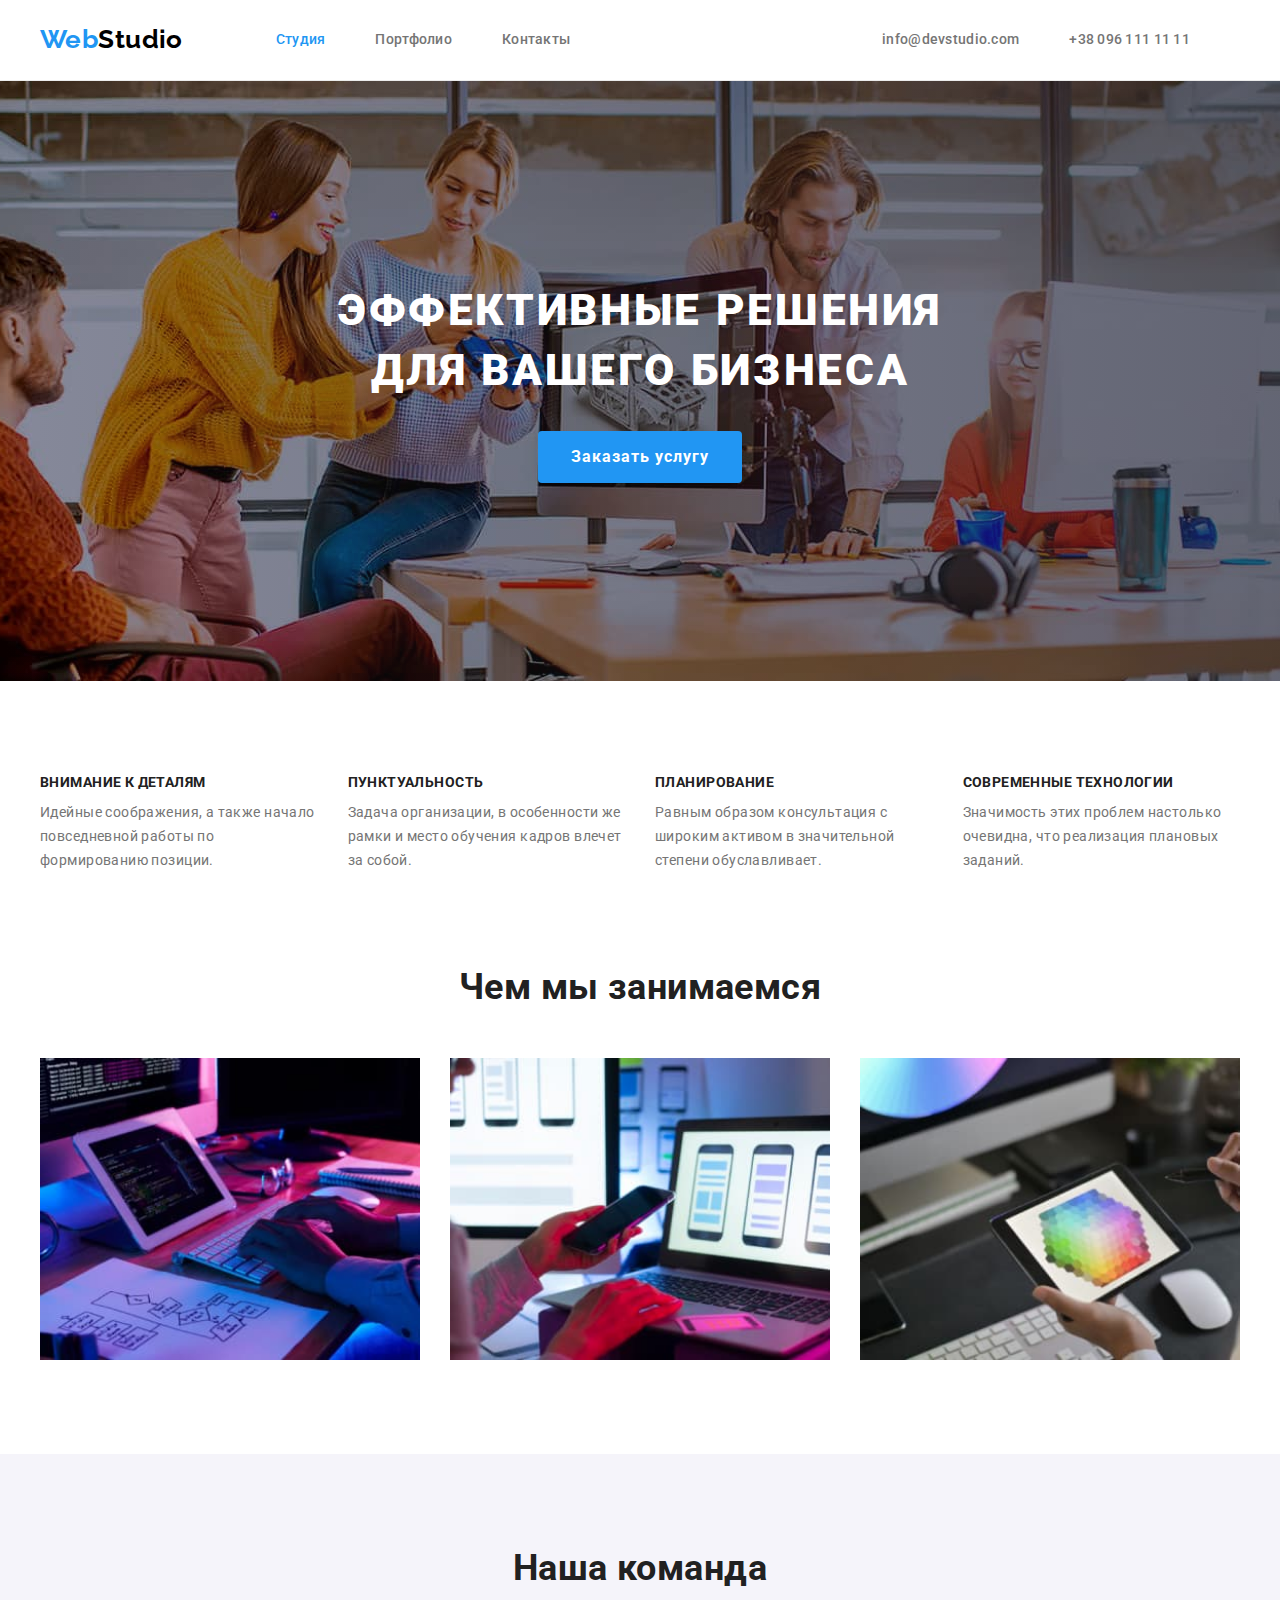
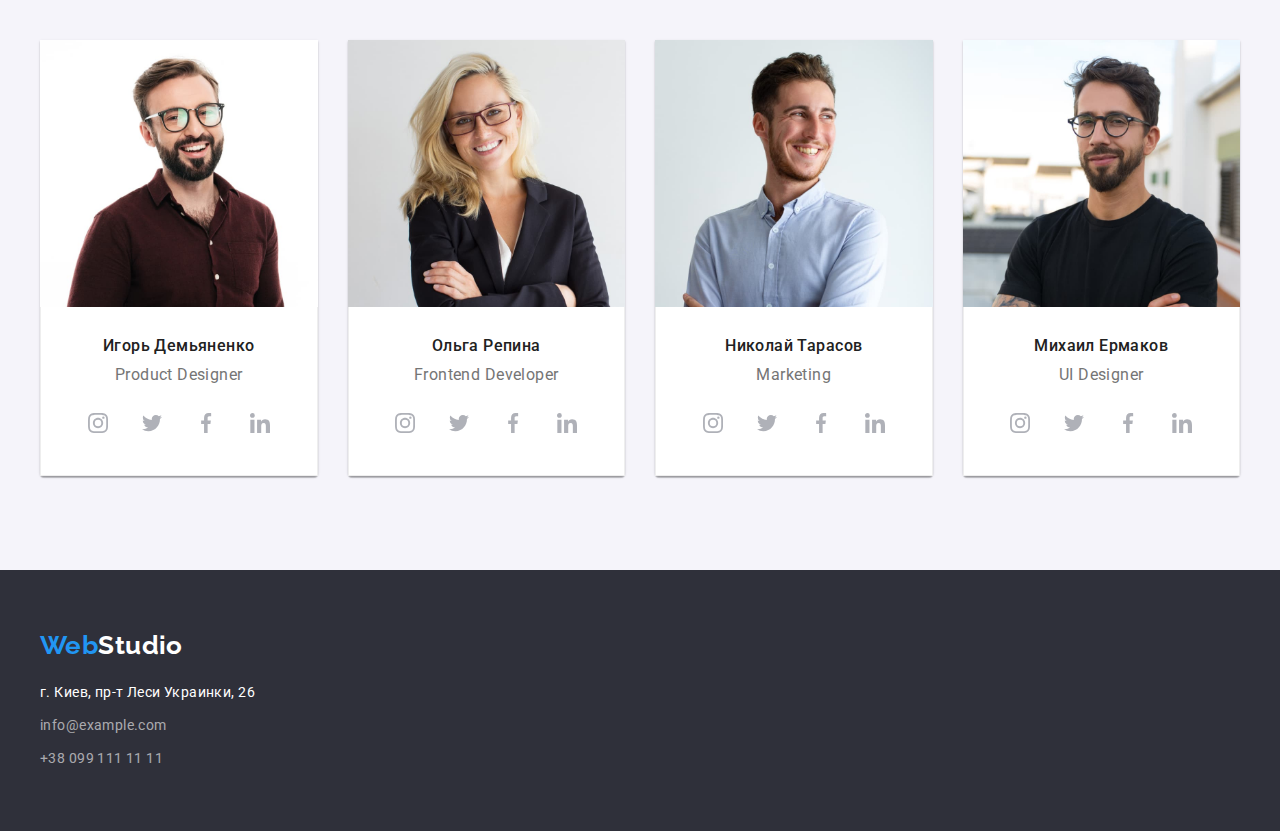
==== index.html @ 5a623714 "index.html" ====
<!DOCTYPE html>
<html lang="ru">

<head>
    <meta charset="UTF-8">
    <meta http-equiv="X-UA-Compatible" content="IE=edge">
    <meta name="viewport" content="width=device-width, initial-scale=1.0">
    <title>Домашнее задание #3,</title>
    <link rel="preconnect" href="https://fonts.googleapis.com">
    <link rel="preconnect" href="https://fonts.gstatic.com" crossorigin>
    <link rel="preconnect" href="https://fonts.googleapis.com">
    <link rel="preconnect" href="https://fonts.gstatic.com" crossorigin>
    <link
        href="https://fonts.googleapis.com/css2?family=Raleway:wght@700&family=Roboto:wght@400;500;700;900&display=swap"
        rel="stylesheet">
    <link rel="stylesheet" href="https://cdnjs.cloudflare.com/ajax/libs/modern-normalize/1.1.0/modern-normalize.min.css"
        integrity="sha512-wpPYUAdjBVSE4KJnH1VR1HeZfpl1ub8YT/NKx4PuQ5NmX2tKuGu6U/JRp5y+Y8XG2tV+wKQpNHVUX03MfMFn9Q=="
        crossorigin="anonymous" referrerpolicy="no-referrer" />
    <link rel="stylesheet" href="./css/styles.css">
</head>

<body>
    <header class="header">
        <div class="container header-container">
            <nav class="nav header-nav">
                <a href="./index.html" lang="en" class="logo-nav link logo">Web<span
                        class="header-logo">Studio</span></a>
                <ul class="list header-contact-list">
                    <li class="header-item"><a class="header-link link current" href="">Студия</a></li>
                    <li class="header-item"><a class="header-link link" href="portfolio.html">Портфолио</a></li>
                    <li class="header-item"><a class="header-link link" href="">Контакты</a></li>
                </ul>
            </nav>

            <ul class="list header-contact-list">
                <li class="contact-item"> 
                    <!-- <svg class="pic"><use href="./images/symbol-defs.svg#icon-envelope"/></svg>  -->
                    <a class="header-link link"
                        href="mailto:info@devstudio.com">info@devstudio.com</a>
                </li>
                <li class="contact-item"><a class="header-link link" href="tel:+380961111111">+38 096 111 11 11</a></li>
            </ul>

        </div>
    </header>


    <main>
        <div class="overlay">
        <section class="hero">
            <h1 class="hero-title">Эффективные решения для вашего бизнеса</h1>
            <button type="button" class="hero-button">Заказать услугу</button>
        </section>
        </div>

        <!--Наши особенности-->
        <section class="features section">
            <div class="container">
                <!--Невидимый заголовок для ассестивной технологии-->
                <h2 class="hidden">Особенности</h2>

                <ul class="list card-set">
                    <li class="card-set-item">
                        <h3 class="features-title">Внимание к деталям</h3>
                        <p>Идейные соображения, а также начало повседневной работы по формированию позиции.</p>
                    </li>
                    <li class="card-set-item">
                        <h3 class="features-title">Пунктуальность</h3>
                        <p>Задача организации, в особенности же рамки и место обучения кадров влечет за собой.</p>
                    </li>
                    <li class="card-set-item">
                        <h3 class="features-title">Планирование</h3>
                        <p>Равным образом консультация с широким активом в значительной степени обуславливает.</p>
                    </li>
                    <li class="card-set-item">
                        <h3 class="features-title">Современные технологии</h3>
                        <p>Значимость этих проблем настолько очевидна, что реализация плановых заданий.</p>
                    </li>
                </ul>
            </div>
        </section>
        <!--Чем мы занимаемся-->
        <section class="about">
            <div class="container">
                <h2 class="section-title">Чем мы занимаемся</h2>
                <ul class="list card-set">
                    <li class="card-set-item">
                        <img src="images/box1.jpg" width="370" height="294" alt="Computer">
                    </li>
                    <li class="card-set-item">
                        <img src="images/box2.jpg" width="370" height="294" alt="Laptop">
                    </li>
                    <li class="card-set-item">
                        <img src="images/box3.jpg" width="370" height="294" alt="Tablet">
                    </li>
                </ul>
            </div>
        </section>
        <!--Наша команда-->
        <section class="team section">
            <div class="container">
                <h2 class=section-title>Наша команда</h2>
                <ul class="list card-set">
                    <li class="card-set-item team-item">
                        <img src="images/photo1.jpg" width="270" height="260" alt="Дизайнер фото">
            <div class="team-card">
                    <h3 class="team-name">Игорь Демьяненко</h3>
                    <p lang="en" class="team-position">Product Designer</p>
                <ul class="social-list list">
                    <li class="social-item">
                    <a href="" class="social-link">
                    <svg class="social-icon" width="20" height="20">
                    <use href="./images/icons.svg#icon-instagram">
                    </use>
                    </svg>
                    </a>
                    </li>
                    <li class="social-item">
                    <a href="" class="social-link">
                        <svg class="social-icon" width="20" height="20">
                            <use href="./images/icons.svg#icon-twitter">
                            </use>
                        </svg>
                    </a>
                    </li>
                    <li class="social-item">
                    <a href="" class="social-link">
                        <svg class="social-icon" width="20" height="20">
                            <use href="./images/icons.svg#icon-facebook">
                            </use>
                        </svg>
                    </a>
                    </li>
                    <li class="social-item">
                    <a href="" class="social-link">
                        <svg class="social-icon" width="20" height="20">
                            <use href="./images/icons.svg#icon-linkedin">
                            </use>
                        </svg>
                    </a>
                    </li>
                </ul>
            </div>
                    </li>
                    <li class="card-set-item team-item">
                        <img src="images/photo2.jpg" width="270" height="260" alt="Разработчик фото">
                        <div class="team-card">
                            <h3 class="team-name">Ольга Репина</h3>
                            <p lang="en" class="team-position">Frontend Developer</p>
                <ul class="social-list list">
                    <li class="social-item">
                        <a href="" class="social-link">
                            <svg class="social-icon" width="20" height="20">
                                <use href="./images/icons.svg#icon-instagram">
                                </use>
                            </svg>
                        </a>
                    </li>
                    <li class="social-item">
                        <a href="" class="social-link">
                            <svg class="social-icon" width="20" height="20">
                                <use href="./images/icons.svg#icon-twitter">
                                </use>
                            </svg>
                        </a>
                    </li>
                    <li class="social-item">
                        <a href="" class="social-link">
                            <svg class="social-icon" width="20" height="20">
                                <use href="./images/icons.svg#icon-facebook">
                                </use>
                            </svg>
                        </a>
                    </li>
                    <li class="social-item">
                        <a href="" class="social-link">
                            <svg class="social-icon" width="20" height="20">
                                <use href="./images/icons.svg#icon-linkedin">
                                </use>
                            </svg>
                        </a>
                    </li>
                </ul>
                        </div>
                    </li>
                    <li class="card-set-item team-item">
                        <img src="images/photo3.jpg" width="270" height="260" alt="Маркетолог фото">
                        <div class="team-card">
                            <h3 class="team-name">Николай Тарасов</h3>
                            <p lang="en" class="team-position">Marketing</p>
                <ul class="social-list list">
                    <li class="social-item">
                        <a href="" class="social-link">
                            <svg class="social-icon" width="20" height="20">
                                <use href="./images/icons.svg#icon-instagram">
                                </use>
                            </svg>
                        </a>
                    </li>
                    <li class="social-item">
                        <a href="" class="social-link">
                            <svg class="social-icon" width="20" height="20">
                                <use href="./images/icons.svg#icon-twitter">
                                </use>
                            </svg>
                        </a>
                    </li>
                    <li class="social-item">
                        <a href="" class="social-link">
                            <svg class="social-icon" width="20" height="20">
                                <use href="./images/icons.svg#icon-facebook">
                                </use>
                            </svg>
                        </a>
                    </li>
                    <li class="social-item">
                        <a href="" class="social-link">
                            <svg class="social-icon" width="20" height="20">
                                <use href="./images/icons.svg#icon-linkedin">
                                </use>
                            </svg>
                        </a>
                    </li>
                </ul>
                        </div>
                    </li>
                    <li class="card-set-item team-item">
                        <img src="images/photo4.jpg" width="270" height="260" alt="ЮИ дизайнер фото">
                        <div class="team-card">
                            <h3 class="team-name">Михаил Ермаков</h3>
                            <p lang="en" class="team-position">UI Designer</p>
                <ul class="social-list list">
                    <li class="social-item">
                        <a href="" class="social-link">
                            <svg class="social-icon" width="20" height="20">
                                <use href="./images/icons.svg#icon-instagram">
                                </use>
                            </svg>
                        </a>
                    </li>
                    <li class="social-item">
                        <a href="" class="social-link">
                            <svg class="social-icon" width="20" height="20">
                                <use href="./images/icons.svg#icon-twitter">
                                </use>
                            </svg>
                        </a>
                    </li>
                    <li class="social-item">
                        <a href="" class="social-link">
                            <svg class="social-icon" width="20" height="20">
                                <use href="./images/icons.svg#icon-facebook">
                                </use>
                            </svg>
                        </a>
                    </li>
                    <li class="social-item">
                        <a href="" class="social-link">
                            <svg class="social-icon" width="20" height="20">
                                <use href="./images/icons.svg#icon-linkedin">
                                </use>
                            </svg>
                        </a>
                    </li>
                </ul>
                        </div>
                    </li>
                </ul>
            </div>
        </section>

    </main>

    <footer class="footer">
        <div class="container">
            <a class="link logo ftr-link-logo" href="">Web<span class="footer-logo">Studio</span></a>

            <address>
                <ul class="list footer-list">
                    <li class="footer-item"> <a class="link footer-address footer-link"
                            href="https://goo.gl/maps/QVq1bsx61QLoESw57" target="_blank" rel="noreferrer noopener">г.
                            Киев, пр-т Леси Украинки, 26 </a></li>
                    <li class="footer-item"><a class="link footer-link"
                            href="mailto:info@example.com">info@example.com</a> </li>
                    <li class="footer-item"><a class="link footer-link" href="tel:+380991111111">+38 099 111 11 11</a>
                    </li>
                </ul>
            </address>
        </div>
    </footer>

</body>

</html>
---- css/styles.css ----
:root {
  --accent-color: #2196f3;
  --main-color: #212121;
  --main-text-color: #757575;
  --second-priority-color: #ffffff;
  --background-color: #f5f4fa;
  --third-color: #000000;
  --background-accent: #188ce8;
  --second-background-color: #2f303a;
  --header-border-color: #ececec;
  --card-border: 1px solid #eeeeee;
  --icon-color: #afb1b8;
  --card-gap: 30px;
  --card-item: 3;
}
body {
  font-family: 'Roboto', sans-serif;
  font-weight: 400;
  font-size: 14px;
  line-height: 1.71;
  letter-spacing: 0.03em;
  color: var(--main-text-color);
  margin: 0;
}

p,
h1,
h2,
h3,
h4,
h5,
h6 {
  margin: 0;
}
ul {
  margin: 0;
  padding: 0;
}
img {
  display: block;
  width: 100%;
  height: auto;
}
button {
  border: 1px solid transparent;
  cursor: pointer;
}
address {
  font-style: inherit;
}

.list {
  list-style: none;
}
.link {
  text-decoration: none;
  color: inherit;
}
.logo {
  font-family: Raleway;
  font-weight: 700;
  font-size: 26px;
  line-height: 1.19;
  color: var(--accent-color);
}
.hidden {
  position: absolute;
  width: 1px;
  height: 1px;
  margin: -1px;
  padding: 0;
  overflow: hidden;
  border: 0;
  clip: rect(0 0 0 0);
}
.section {
  padding-top: 94px;
  padding-bottom: 94px;
}
.section-title {
  font-weight: 700;
  font-size: 36px;
  line-height: 1.16;
  text-align: center;
  color: var(--main-color);
  margin-bottom: 50px;
}
.container {
  width: 1200px;
  padding-left: 15px;
  padding-right: 15px;
  margin: 0 auto;
}
.card-set {
  display: flex;
  flex-wrap: wrap;
  margin-left: calc(-1 * var(--card-gap));
  margin-top: calc(-1 * var(--card-gap));
}

.card-set-item {
  width: calc(100% / var(--card-item) - var(--card-gap));
  margin-left: var(--card-gap);
  margin-top: var(--card-gap);
}

/*------------------- HEADER---------------- */
.header {
  border-bottom: 1px solid var(--header-border-color);
}
.header-container,
.header-nav,
.header-list,
.header-contact-list {
  display: flex;
  align-items: center;
}
.header-list {
  color: var(--main-color);
}
.header-contact-list {
  margin-left: auto;
}
.logo-nav {
  padding-top: 24px;
  padding-bottom: 25px;
  margin-right: 93px;
}
.header-logo {
  color: var(--third-color);
}
.header-link {
  display: block;
  font-weight: 500;
  line-height: 1.14;
  letter-spacing: 0.02em;
  padding-top: 32px;
  padding-bottom: 32px;
}
.header-item:not(:last-child),
.contact-item {
  margin-right: 50px;
}

.header-link:hover,
.header-link:focus,
.current {
  color: var(--accent-color);
}

/*------------------- HERO---------------- */
.hero {
  padding-top: 200px;
  padding-bottom: 200px;
  text-align: center;
}
.overlay {
  height: 600px;
  max-width: 1600px;
  margin-left: auto;
  margin-right: auto;
  background-image: linear-gradient(to right, rgba(0, 0, 0, 0), rgba(47, 48, 58, 0.4)),
    url('../images/hero.jpg');
  background-size: cover;
  background-position: center;
  background-repeat: no-repeat;
}
.hero-title {
  width: 630px;
  margin-left: auto;
  margin-right: auto;
  margin-bottom: 30px;
  font-weight: 900;
  font-size: 44px;
  line-height: 1.36;
  letter-spacing: 0.06em;
  text-transform: uppercase;
  color: var(--second-priority-color);
}
.hero-button {
  padding: 10px 32px;
  background: var(--accent-color);
  box-shadow: 0px 4px 4px rgba(0, 0, 0, 0.15);
  min-width: 200px;
  border-radius: 4px;
  font-family: inherit;
  font-weight: 700;
  font-size: 16px;
  line-height: 1.87;
  letter-spacing: 0.06em;
  color: var(--second-priority-color);
}
.hero-button:hover,
.hero-button:focus {
  background-color: var(--background-accent);
}

/*------------------- FEATURES---------------- */
.features {
  --card-item: 4;
}
.features-title {
  margin-bottom: 10px;
  font-weight: 700;
  font-size: 14px;
  line-height: 1.14;
  text-transform: uppercase;
  color: var(--main-color);
}

/*------------------- ABOUT---------------- */

.about {
  padding-bottom: 94px;
}

/*------------------- TEAM---------------- */
.team {
  background-color: var(--background-color);
  --card-item: 4;
}

.team-item {
  box-shadow: 0px 1px 3px rgba(0, 0, 0, 0.12), 0px 1px 1px rgba(0, 0, 0, 0.14),
    0px 2px 1px rgba(0, 0, 0, 0.2);
  border-radius: 0px 0px 4px 4px;
}

.team-name,
.team-position {
  font-size: 16px;
  line-height: 1.18;
  text-align: center;
  margin-bottom: 16px;
}
.team-card {
  padding: 30px 58px;
  border: var(--card-border);
  border-top: 0;
  background-color: var(--second-priority-color);
}
.team-name {
  font-weight: 500;
  color: var(--main-color);
  /* margin-top: 30px; */
  margin-bottom: 10px;
}
.social-list {
  display: flex;
  justify-content: center;
}
.social-item + .social-item {
  margin-left: 10px;
}
.social-link {
  width: 44px;
  height: 44px;
  background-color: var(--second-priority-color);
  display: flex;
  justify-content: center;
  align-items: center;
  border-radius: 50%;
}
.social-link:hover,
.social-link:focus {
  background-color: var(--accent-color);
}
.social-icon {
  fill: var(--icon-color);
}
.social-link:hover .social-icon,
.social-link:focus .social-icon {
  fill: var(--second-priority-color);
}
/* .social-icon:hover {
  fill: var(--second-priority-color);
} */
/*------------------- FOOTER---------------- */
.footer {
  background: var(--second-background-color);
  padding-top: 60px;
  padding-bottom: 60px;
}

.footer-link {
  font-style: normal;
  font-weight: 400;
  font-size: 14px;
  line-height: 1.71;
  letter-spacing: 0.03em;
  color: rgba(255, 255, 255, 0.6);
}
.footer-logo {
  color: var(--second-priority-color);
}
.ftr-link-logo {
  display: block;
  margin-bottom: 20px;
}
.footer-address {
  color: var(--second-priority-color);
}
.footer-link:hover,
.footer-link:focus {
  color: var(--second-priority-color);
}
.footer-item:not(:last-child) {
  margin-bottom: 9px;
}

/*------------------- FILTER---------------- */
.filter-list {
  display: flex;
  justify-content: center;
  margin-bottom: 34px;
}
.filter-item:not(:last-child) {
  margin-right: 8px;
}
.filter-button {
  background-color: var(--background-color);
  border-radius: 4px;
  min-width: 73px;
  padding: 10px 22px;
  font-family: inherit;
  font-weight: 500;
  font-size: 16px;
  line-height: 1.62;
  text-align: center;
  letter-spacing: 0.03em;
}
.filter-button:hover,
.filter-button:focus,
.current-button {
  background-color: var(--accent-color);
  color: var(--second-priority-color);
  box-shadow: 0px 3px 1px rgba(0, 0, 0, 0.1), 0px 1px 2px rgba(0, 0, 0, 0.08),
    0px 2px 2px rgba(0, 0, 0, 0.12);
}
/*------------------- PROJECTS---------------- */

.project-item {
  /* width: calc((100%-60px) / 3);
  margin: 15px; 
  width: (100%/3-60px);
  margin-left: var(--card-gap);
  margin-top: var(--card-gap);  */
  background: var(--second-priority-color);
}

.project-item:nth-child(3n) {
  margin-right: 0;
}
.project-item:nth-last-child(-n + 3) {
  margin-bottom: 0;
}
.project-title {
  font-weight: 700;
  font-size: 18px;
  line-height: 2;
  letter-spacing: 0.06em;
  color: var(--main-color);
  margin-bottom: 4px;
}
.project-text {
  font-size: 16px;
  line-height: 1.87;
}
.project-card {
  padding: 20px 24px;
  border: var(--card-border);
  border-top: 0;
}
.portfolio-card:hover,
.portfolio-card:focus {
  box-shadow: 0px 4px 4px rgba(0, 0, 0, 0.25), 0px 4px 4px rgba(0, 0, 0, 0.25);
}
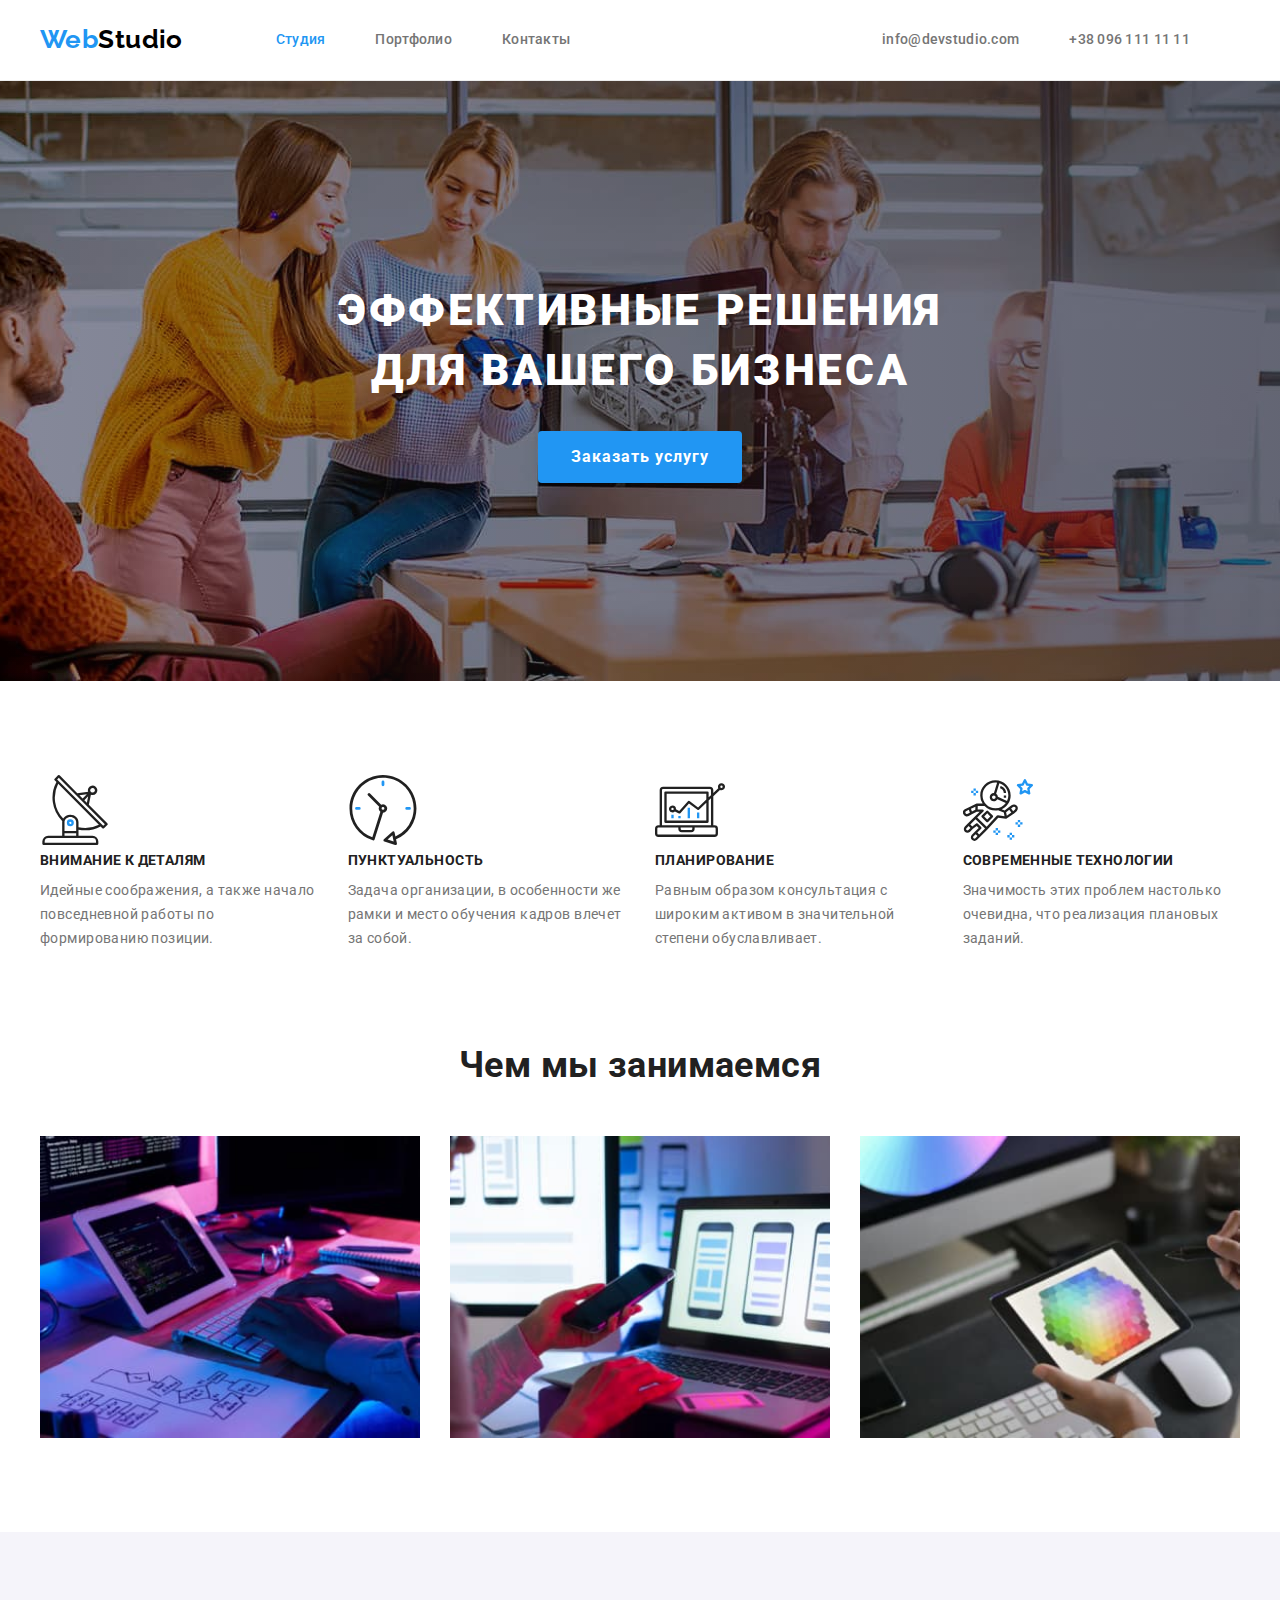
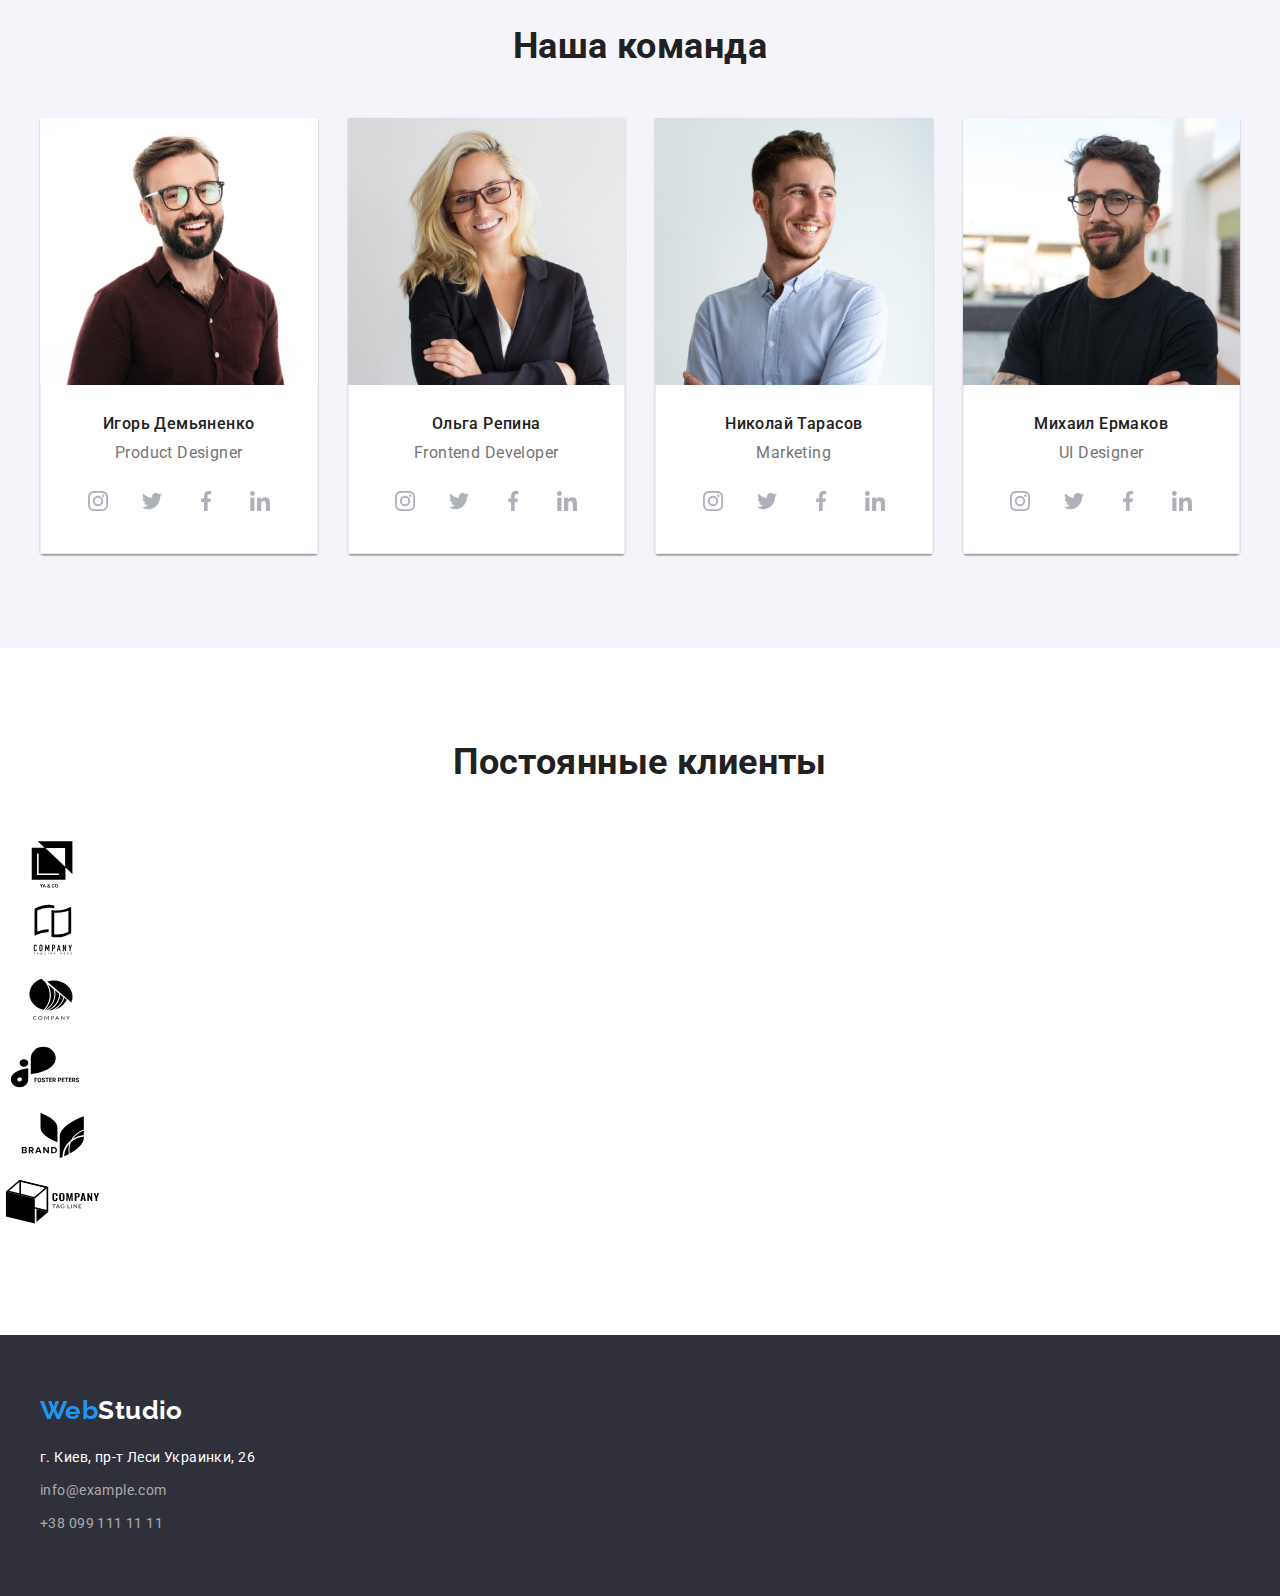
==== commit c62f5529: "added clients section" ====
--- a/index.html
+++ b/index.html
@@ -61,18 +61,42 @@
 
                 <ul class="list card-set">
                     <li class="card-set-item">
+                        <div class="icon-box">
+                            <svg width=70 height=70>
+                                <use href="./images/icons.svg#icon-antenna">
+                                </use>
+                            </svg>
+                        </div>
                         <h3 class="features-title">Внимание к деталям</h3>
                         <p>Идейные соображения, а также начало повседневной работы по формированию позиции.</p>
                     </li>
                     <li class="card-set-item">
+                        <div class="icon-box">
+                            <svg width=70 height=70>
+                                <use href="./images/icons.svg#icon-clock">
+                                </use>
+                            </svg>
+                        </div>
                         <h3 class="features-title">Пунктуальность</h3>
                         <p>Задача организации, в особенности же рамки и место обучения кадров влечет за собой.</p>
                     </li>
                     <li class="card-set-item">
+                        <div class="icon-box">
+                            <svg width=70 height=70>
+                                <use href="./images/icons.svg#icon-diagram">
+                                </use>
+                            </svg>
+                        </div>
                         <h3 class="features-title">Планирование</h3>
                         <p>Равным образом консультация с широким активом в значительной степени обуславливает.</p>
                     </li>
                     <li class="card-set-item">
+                        <div class="icon-box">
+                            <svg width=70 height=70>
+                                <use href="./images/icons.svg#icon-astronaut">
+                                </use>
+                            </svg>
+                        </div>
                         <h3 class="features-title">Современные технологии</h3>
                         <p>Значимость этих проблем настолько очевидна, что реализация плановых заданий.</p>
                     </li>
@@ -268,6 +292,55 @@
                 </ul>
             </div>
         </section>
+        <section class="section clients">
+            <h2 class="section-title">Постоянные клиенты</h2>
+            <ul class=" list clients-list">
+                <li class="clients-item">
+                    <a href="" class=" link clients-link">
+                        <svg class="clients-icon" width=106 height=60>
+                            <use href="./images/icons.svg#icon-company1"></use>
+                        </svg>
+                    </a>
+                </li>
+                <li class="clients-item">
+                    <a href="" class=" link clients-link">
+                        <svg class="clients-icon" width=106 height=60>
+                            <use href="./images/icons.svg#icon-company2"></use>
+                        </svg>
+                    </a>
+                </li>
+                <li class="clients-item">
+                    <a href="" class=" link clients-link">
+                        <svg class="clients-icon" width=106 height=60>
+                            <use href="./images/icons.svg#icon-company3"></use>
+                        </svg>
+                    </a>
+                </li>
+                <li class="clients-item">
+                    <a href="" class=" link clients-link">
+                        <svg class="clients-icon" width=106 height=60>
+                            <use href="./images/icons.svg#icon-company4"></use>
+                        </svg>
+                    </a>
+                </li>
+                <li class="clients-item">
+                    <a href="" class=" link clients-link">
+                        <svg class="clients-icon" width=106 height=60>
+                            <use href="./images/icons.svg#icon-company5"></use>
+                        </svg>
+                    </a>
+                </li>
+                <li class="clients-item">
+                    <a href="" class=" link clients-link">
+                        <svg class="clients-icon" width=106 height=60>
+                            <use href="./images/icons.svg#icon-company6"></use>
+                        </svg>
+                    </a>
+                </li>
+
+            </ul>
+
+        </section>
 
     </main>
 
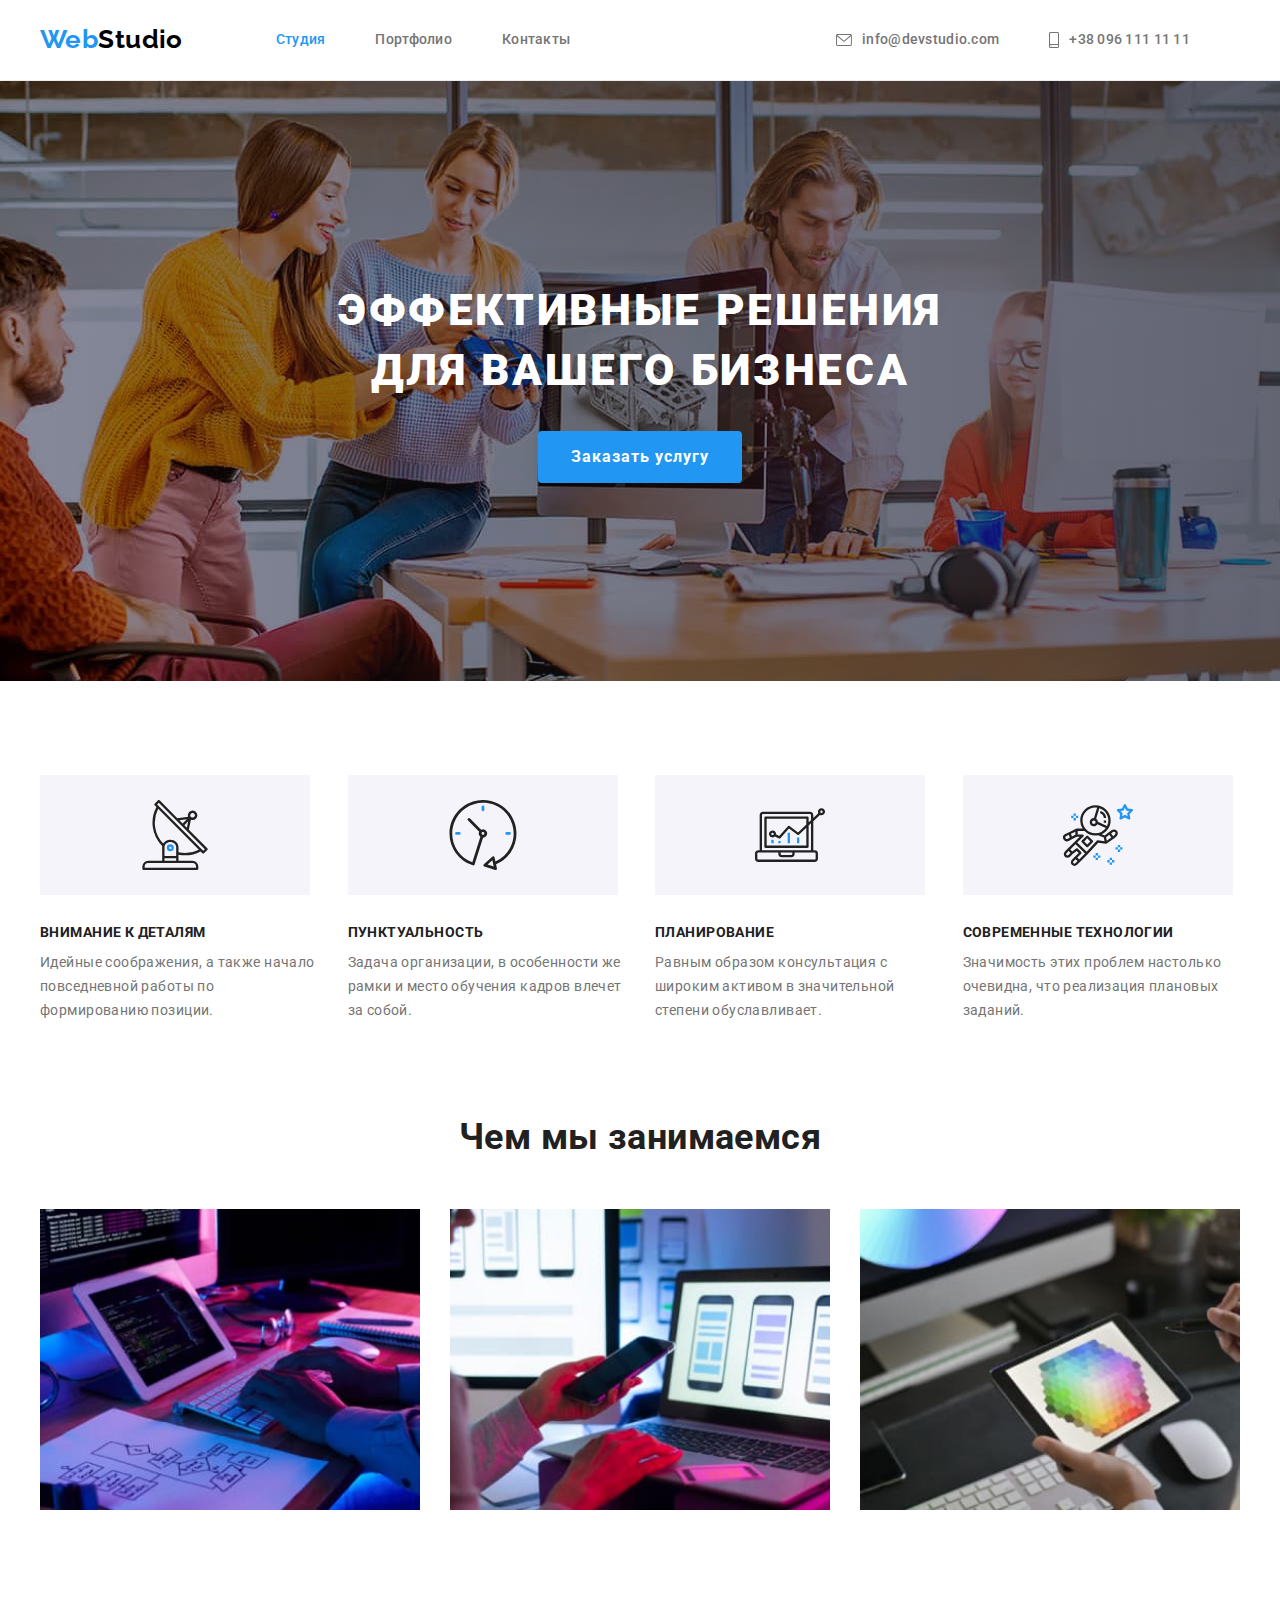
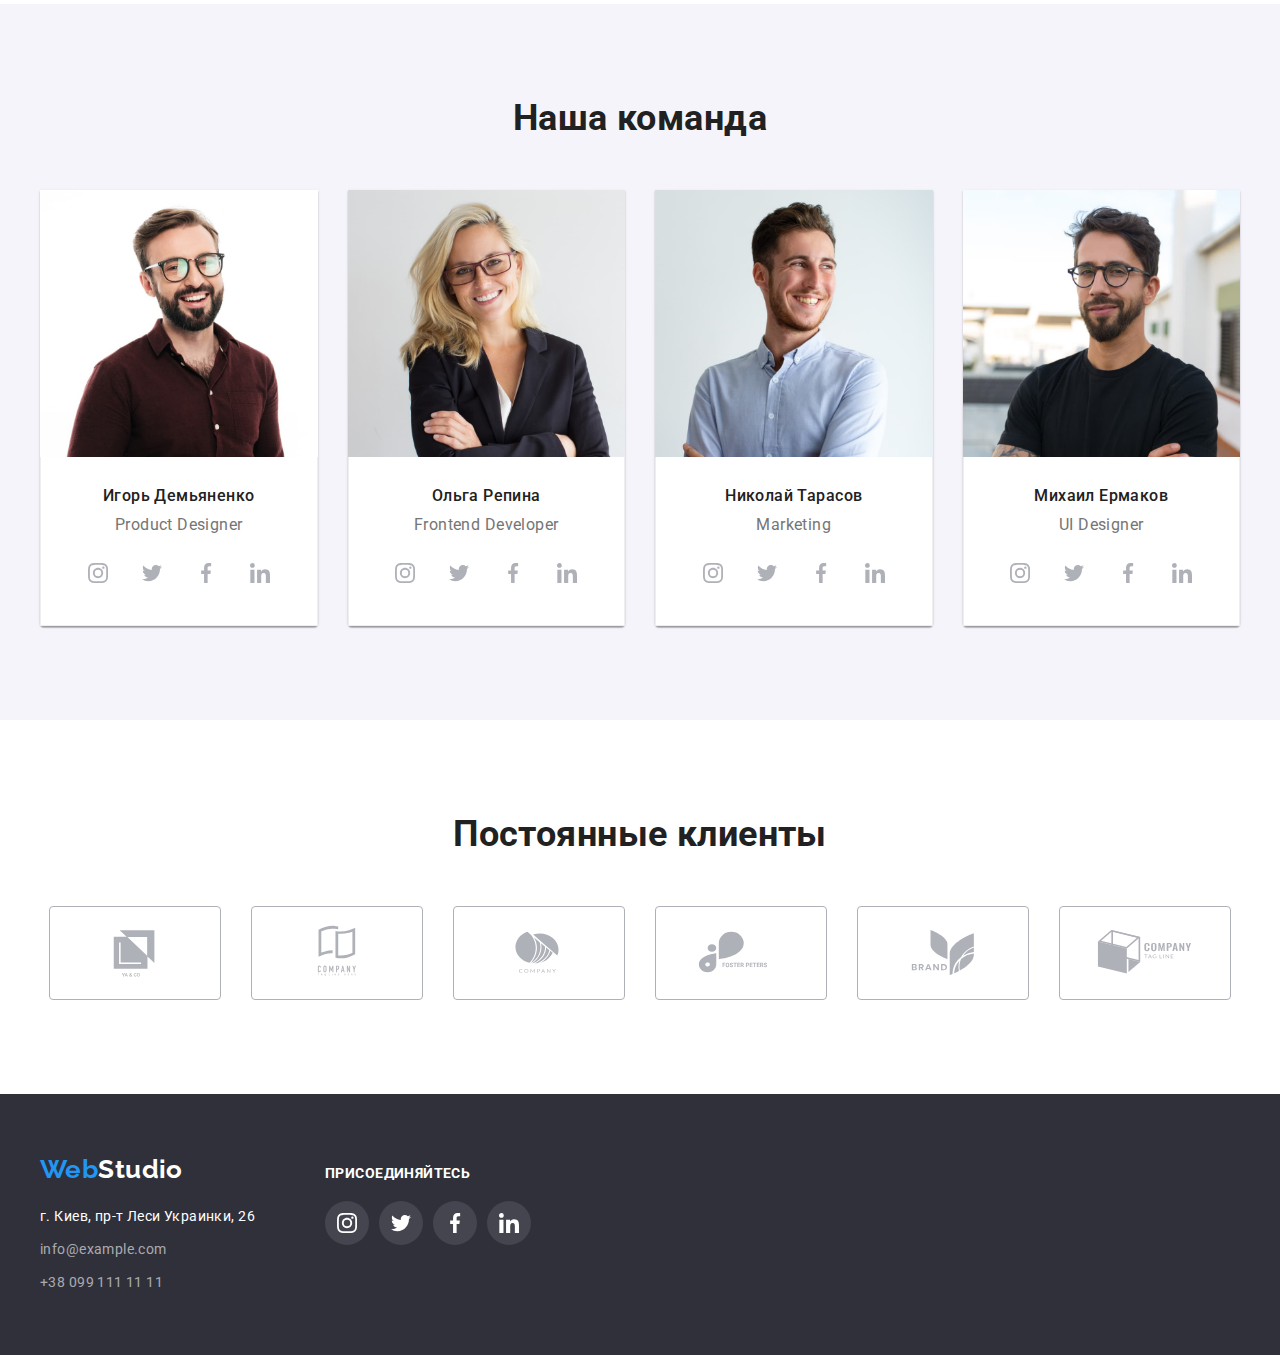
==== commit e36696ed: "upd" ====
--- a/index.html
+++ b/index.html
@@ -34,11 +34,18 @@
 
             <ul class="list header-contact-list">
                 <li class="contact-item"> 
-                    <!-- <svg class="pic"><use href="./images/symbol-defs.svg#icon-envelope"/></svg>  -->
                     <a class="header-link link"
-                        href="mailto:info@devstudio.com">info@devstudio.com</a>
-                </li>
-                <li class="contact-item"><a class="header-link link" href="tel:+380961111111">+38 096 111 11 11</a></li>
+                        href="mailto:info@devstudio.com">
+                        <svg class="header-icon" width=16 height=12>
+                        <use href="./images/icons.svg#icon-envelope"> </use>
+                        </svg>
+                        info@devstudio.com</a>
+                </li>
+                <li class="contact-item"><a class="header-link link" href="tel:+380961111111">
+                        <svg class="header-icon" width=10 height=16>
+                            <use href="./images/icons.svg#icon-smartphone"> </use>
+                        </svg>
+                    +38 096 111 11 11</a></li>
             </ul>
 
         </div>
@@ -345,11 +352,11 @@
     </main>
 
     <footer class="footer">
-        <div class="container">
+        <div class="container ">
+        <div class="footer-left">
             <a class="link logo ftr-link-logo" href="">Web<span class="footer-logo">Studio</span></a>
-
-            <address>
-                <ul class="list footer-list">
+        <address>
+                <ul class="list ">
                     <li class="footer-item"> <a class="link footer-address footer-link"
                             href="https://goo.gl/maps/QVq1bsx61QLoESw57" target="_blank" rel="noreferrer noopener">г.
                             Киев, пр-т Леси Украинки, 26 </a></li>
@@ -360,6 +367,44 @@
                 </ul>
             </address>
         </div>
+            <div class="footer-right">
+                <h3 class="footer-title">присоединяйтесь</h3>
+                <ul class="social-list list">
+                    <li class="social-item">
+                        <a href="" class="social-link footer-social-link">
+                            <svg class="social-icon footer-icon" width="20" height="20">
+                                <use href="./images/icons.svg#icon-instagram">
+                                </use>
+                            </svg>
+                        </a>
+                    </li>
+                    <li class="social-item">
+                        <a href="" class="social-link footer-social-link">
+                            <svg class="social-icon footer-icon" width="20" height="20">
+                                <use href="./images/icons.svg#icon-twitter">
+                                </use>
+                            </svg>
+                        </a>
+                    </li>
+                    <li class="social-item">
+                        <a href="" class="social-link footer-social-link">
+                            <svg class="social-icon footer-icon" width="20" height="20">
+                                <use href="./images/icons.svg#icon-facebook">
+                                </use>
+                            </svg>
+                        </a>
+                    </li>
+                    <li class="social-item">
+                        <a href="" class="social-link footer-social-link">
+                            <svg class="social-icon footer-icon" width="20" height="20">
+                                <use href="./images/icons.svg#icon-linkedin">
+                                </use>
+                            </svg>
+                        </a>
+                    </li>
+                </ul>
+            </div>
+        </div>
     </footer>
 
 </body>
--- a/css/styles.css
+++ b/css/styles.css
@@ -74,6 +74,7 @@
   clip: rect(0 0 0 0);
 }
 .section {
+  background-color: var(--second-priority-color);
   padding-top: 94px;
   padding-bottom: 94px;
 }
@@ -130,22 +131,35 @@
   color: var(--third-color);
 }
 .header-link {
-  display: block;
+  display: flex;
+  align-items: center;
   font-weight: 500;
   line-height: 1.14;
   letter-spacing: 0.02em;
   padding-top: 32px;
   padding-bottom: 32px;
 }
+.contact-item {
+  margin: 0;
+  padding: 0;
+}
 .header-item:not(:last-child),
 .contact-item {
   margin-right: 50px;
 }
-
+.header-icon {
+  fill: var(--main-text-color);
+  margin-right: 10px;
+}
 .header-link:hover,
 .header-link:focus,
 .current {
   color: var(--accent-color);
+}
+.header-link:hover .header-icon,
+.header-link:focus .header-icon,
+.current .header-icon {
+  fill: var(--accent-color);
 }
 
 /*------------------- HERO---------------- */
@@ -207,6 +221,15 @@
   text-transform: uppercase;
   color: var(--main-color);
 }
+.icon-box {
+  width: 270px;
+  height: 120px;
+  background-color: var(--background-color);
+  display: flex;
+  justify-content: center;
+  align-items: center;
+  margin-bottom: var(--card-gap);
+}
 
 /*------------------- ABOUT---------------- */
 
@@ -272,14 +295,51 @@
 .social-link:focus .social-icon {
   fill: var(--second-priority-color);
 }
-/* .social-icon:hover {
-  fill: var(--second-priority-color);
-} */
+
+/*------------------- CLIENTS---------------- */
+.clients {
+  background-color: var(--second-priority-color);
+}
+.clients-list {
+  display: flex;
+  justify-content: center;
+}
+.clients-item + .clients-item {
+  margin-left: var(--card-gap);
+}
+.clients-link {
+  width: 170px;
+  height: 92px;
+  border: 1px solid var(--icon-color);
+  border-radius: 4px;
+  background-color: var(--second-priority-color);
+  display: flex;
+  justify-content: center;
+  align-items: center;
+}
+.clients-link:hover,
+.clients-link:focus {
+  border: 1px solid var(--accent-color);
+}
+.clients-icon {
+  fill: var(--icon-color);
+}
+.clients-link:hover .clients-icon,
+.clients-link:focus .clients-icon {
+  fill: var(--accent-color);
+}
 /*------------------- FOOTER---------------- */
 .footer {
   background: var(--second-background-color);
   padding-top: 60px;
   padding-bottom: 60px;
+}
+.footer > .container {
+  display: flex;
+  align-items: baseline;
+}
+.footer-left {
+  margin-right: 70px;
 }
 
 .footer-link {
@@ -307,7 +367,21 @@
 .footer-item:not(:last-child) {
   margin-bottom: 9px;
 }
-
+.footer-title {
+  font-weight: bold;
+  font-size: 14px;
+  line-height: 16px;
+  letter-spacing: 0.03em;
+  text-transform: uppercase;
+  color: var(--second-priority-color);
+  margin-bottom: 20px;
+}
+.footer-social-link {
+  background-color: rgba(255, 255, 255, 0.1);
+}
+.footer-icon {
+  fill: var(--second-priority-color);
+}
 /*------------------- FILTER---------------- */
 .filter-list {
   display: flex;
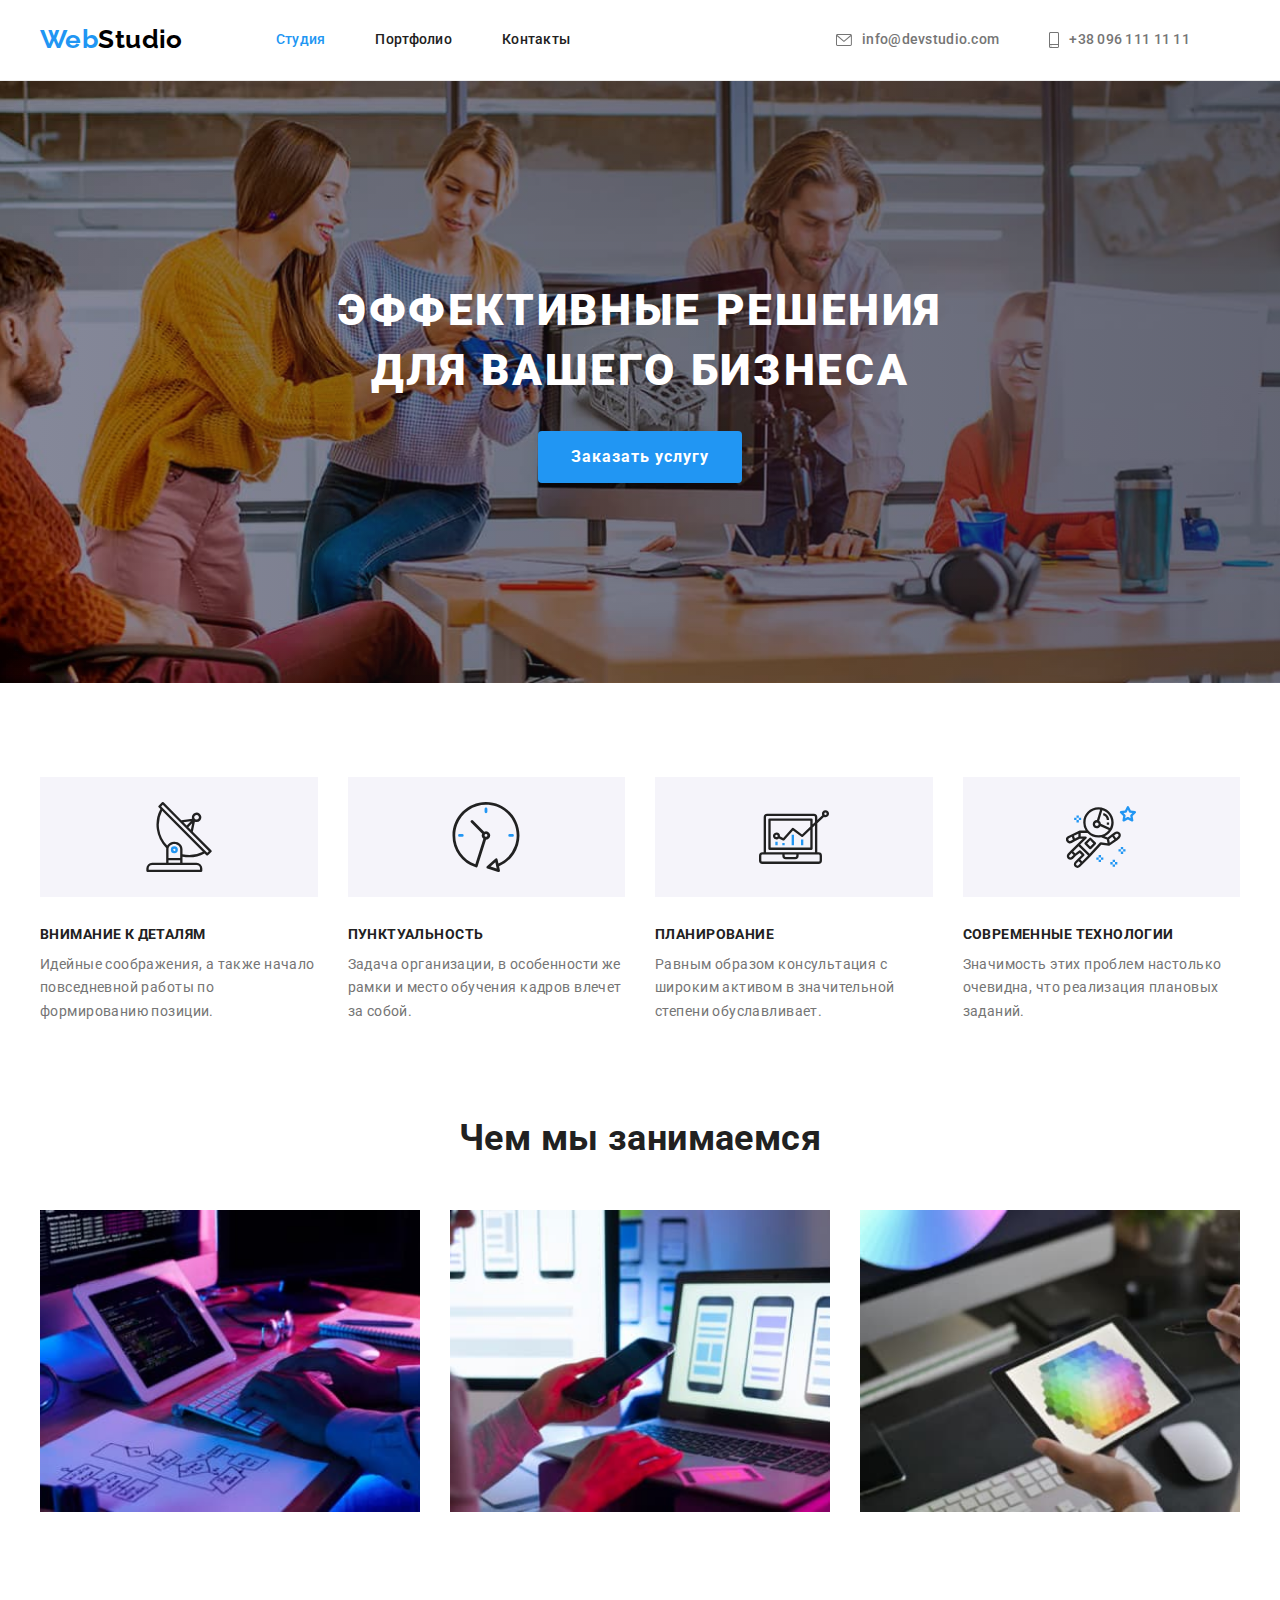
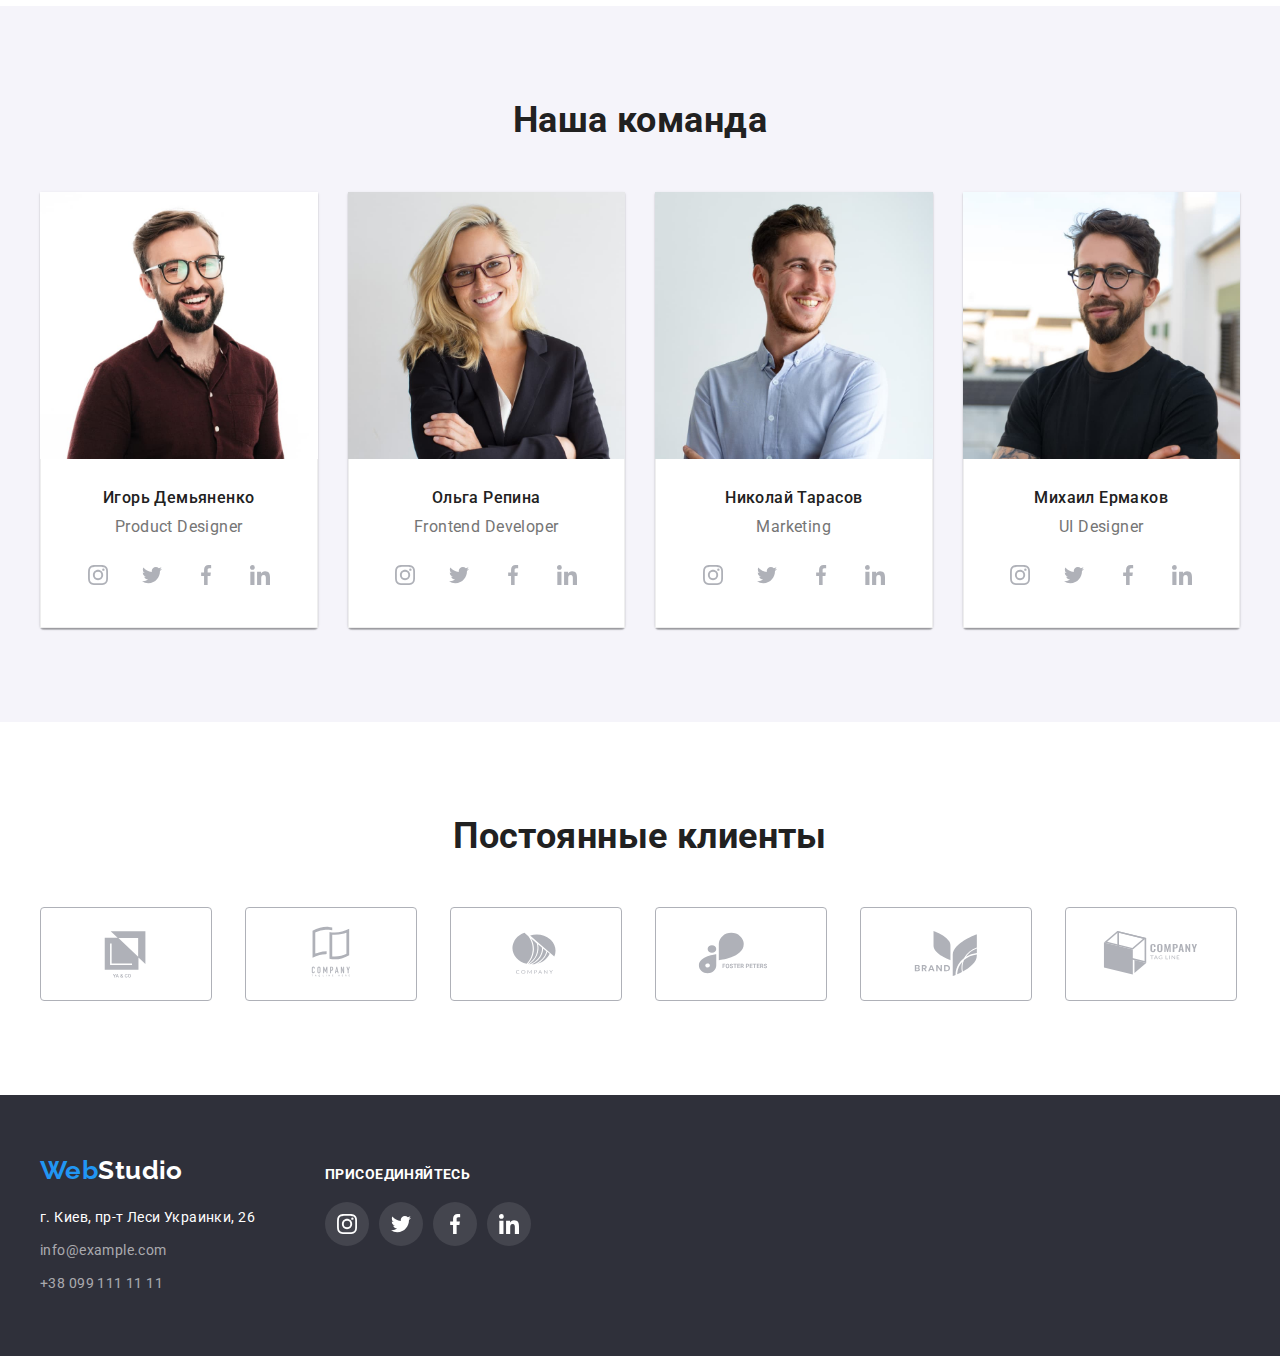
==== commit a5edd374: "upd" ====
--- a/index.html
+++ b/index.html
@@ -5,7 +5,7 @@
     <meta charset="UTF-8">
     <meta http-equiv="X-UA-Compatible" content="IE=edge">
     <meta name="viewport" content="width=device-width, initial-scale=1.0">
-    <title>Домашнее задание #3,</title>
+    <title>Домашнее задание #4,</title>
     <link rel="preconnect" href="https://fonts.googleapis.com">
     <link rel="preconnect" href="https://fonts.gstatic.com" crossorigin>
     <link rel="preconnect" href="https://fonts.googleapis.com">
@@ -22,10 +22,10 @@
 <body>
     <header class="header">
         <div class="container header-container">
-            <nav class="nav header-nav">
+            <nav class=" header-nav">
                 <a href="./index.html" lang="en" class="logo-nav link logo">Web<span
                         class="header-logo">Studio</span></a>
-                <ul class="list header-contact-list">
+                <ul class="list header-list">
                     <li class="header-item"><a class="header-link link current" href="">Студия</a></li>
                     <li class="header-item"><a class="header-link link" href="portfolio.html">Портфолио</a></li>
                     <li class="header-item"><a class="header-link link" href="">Контакты</a></li>
@@ -55,8 +55,10 @@
     <main>
         <div class="overlay">
         <section class="hero">
+            <div>
             <h1 class="hero-title">Эффективные решения для вашего бизнеса</h1>
             <button type="button" class="hero-button">Заказать услугу</button>
+        </div>
         </section>
         </div>
 
@@ -111,7 +113,7 @@
             </div>
         </section>
         <!--Чем мы занимаемся-->
-        <section class="about">
+        <section class="about section">
             <div class="container">
                 <h2 class="section-title">Чем мы занимаемся</h2>
                 <ul class="list card-set">
@@ -139,7 +141,7 @@
                     <p lang="en" class="team-position">Product Designer</p>
                 <ul class="social-list list">
                     <li class="social-item">
-                    <a href="" class="social-link">
+                    <a href="" target="_blank" rel="noopener noreferrer" class="social-link">
                     <svg class="social-icon" width="20" height="20">
                     <use href="./images/icons.svg#icon-instagram">
                     </use>
@@ -147,7 +149,7 @@
                     </a>
                     </li>
                     <li class="social-item">
-                    <a href="" class="social-link">
+                    <a href="" target="_blank" rel="noopener noreferrer" class="social-link">
                         <svg class="social-icon" width="20" height="20">
                             <use href="./images/icons.svg#icon-twitter">
                             </use>
@@ -155,7 +157,7 @@
                     </a>
                     </li>
                     <li class="social-item">
-                    <a href="" class="social-link">
+                    <a href="" target="_blank" rel="noopener noreferrer" class="social-link">
                         <svg class="social-icon" width="20" height="20">
                             <use href="./images/icons.svg#icon-facebook">
                             </use>
@@ -163,7 +165,7 @@
                     </a>
                     </li>
                     <li class="social-item">
-                    <a href="" class="social-link">
+                    <a href="" target="_blank" rel="noopener noreferrer" class="social-link">
                         <svg class="social-icon" width="20" height="20">
                             <use href="./images/icons.svg#icon-linkedin">
                             </use>
@@ -180,7 +182,7 @@
                             <p lang="en" class="team-position">Frontend Developer</p>
                 <ul class="social-list list">
                     <li class="social-item">
-                        <a href="" class="social-link">
+                        <a href="" target="_blank" rel="noopener noreferrer" class="social-link">
                             <svg class="social-icon" width="20" height="20">
                                 <use href="./images/icons.svg#icon-instagram">
                                 </use>
@@ -188,7 +190,7 @@
                         </a>
                     </li>
                     <li class="social-item">
-                        <a href="" class="social-link">
+                        <a href="" target="_blank" rel="noopener noreferrer" class="social-link">
                             <svg class="social-icon" width="20" height="20">
                                 <use href="./images/icons.svg#icon-twitter">
                                 </use>
@@ -196,7 +198,7 @@
                         </a>
                     </li>
                     <li class="social-item">
-                        <a href="" class="social-link">
+                        <a href="" target="_blank" rel="noopener noreferrer" class="social-link">
                             <svg class="social-icon" width="20" height="20">
                                 <use href="./images/icons.svg#icon-facebook">
                                 </use>
@@ -204,7 +206,7 @@
                         </a>
                     </li>
                     <li class="social-item">
-                        <a href="" class="social-link">
+                        <a href="" target="_blank" rel="noopener noreferrer" class="social-link">
                             <svg class="social-icon" width="20" height="20">
                                 <use href="./images/icons.svg#icon-linkedin">
                                 </use>
@@ -221,7 +223,7 @@
                             <p lang="en" class="team-position">Marketing</p>
                 <ul class="social-list list">
                     <li class="social-item">
-                        <a href="" class="social-link">
+                        <a href="" target="_blank" rel="noopener noreferrer" class="social-link">
                             <svg class="social-icon" width="20" height="20">
                                 <use href="./images/icons.svg#icon-instagram">
                                 </use>
@@ -229,7 +231,7 @@
                         </a>
                     </li>
                     <li class="social-item">
-                        <a href="" class="social-link">
+                        <a href="" target="_blank" rel="noopener noreferrer" class="social-link">
                             <svg class="social-icon" width="20" height="20">
                                 <use href="./images/icons.svg#icon-twitter">
                                 </use>
@@ -237,7 +239,7 @@
                         </a>
                     </li>
                     <li class="social-item">
-                        <a href="" class="social-link">
+                        <a href="" target="_blank" rel="noopener noreferrer" class="social-link">
                             <svg class="social-icon" width="20" height="20">
                                 <use href="./images/icons.svg#icon-facebook">
                                 </use>
@@ -245,7 +247,7 @@
                         </a>
                     </li>
                     <li class="social-item">
-                        <a href="" class="social-link">
+                        <a href="" target="_blank" rel="noopener noreferrer" class="social-link">
                             <svg class="social-icon" width="20" height="20">
                                 <use href="./images/icons.svg#icon-linkedin">
                                 </use>
@@ -262,7 +264,7 @@
                             <p lang="en" class="team-position">UI Designer</p>
                 <ul class="social-list list">
                     <li class="social-item">
-                        <a href="" class="social-link">
+                        <a href="" target="_blank" rel="noopener noreferrer" class="social-link">
                             <svg class="social-icon" width="20" height="20">
                                 <use href="./images/icons.svg#icon-instagram">
                                 </use>
@@ -270,7 +272,7 @@
                         </a>
                     </li>
                     <li class="social-item">
-                        <a href="" class="social-link">
+                        <a href="" target="_blank" rel="noopener noreferrer" class="social-link">
                             <svg class="social-icon" width="20" height="20">
                                 <use href="./images/icons.svg#icon-twitter">
                                 </use>
@@ -278,7 +280,7 @@
                         </a>
                     </li>
                     <li class="social-item">
-                        <a href="" class="social-link">
+                        <a href="" target="_blank" rel="noopener noreferrer" class="social-link">
                             <svg class="social-icon" width="20" height="20">
                                 <use href="./images/icons.svg#icon-facebook">
                                 </use>
@@ -286,7 +288,7 @@
                         </a>
                     </li>
                     <li class="social-item">
-                        <a href="" class="social-link">
+                        <a href="" target="_blank" rel="noopener noreferrer" class="social-link">
                             <svg class="social-icon" width="20" height="20">
                                 <use href="./images/icons.svg#icon-linkedin">
                                 </use>
@@ -299,46 +301,46 @@
                 </ul>
             </div>
         </section>
-        <section class="section clients">
+        <section class=" container section clients">
             <h2 class="section-title">Постоянные клиенты</h2>
-            <ul class=" list clients-list">
-                <li class="clients-item">
-                    <a href="" class=" link clients-link">
+            <ul class=" list clients-list card-set">
+                <li class="clients-item card-set-item">
+                    <a href="" target="_blank" rel="noopener noreferrer" class=" link clients-link">
                         <svg class="clients-icon" width=106 height=60>
                             <use href="./images/icons.svg#icon-company1"></use>
                         </svg>
                     </a>
                 </li>
-                <li class="clients-item">
-                    <a href="" class=" link clients-link">
+                <li class="clients-item card-set-item">
+                    <a href="" target="_blank" rel="noopener noreferrer" class=" link clients-link">
                         <svg class="clients-icon" width=106 height=60>
                             <use href="./images/icons.svg#icon-company2"></use>
                         </svg>
                     </a>
                 </li>
-                <li class="clients-item">
-                    <a href="" class=" link clients-link">
+                <li class="clients-item card-set-item">
+                    <a href="" target="_blank" rel="noopener noreferrer" class=" link clients-link">
                         <svg class="clients-icon" width=106 height=60>
                             <use href="./images/icons.svg#icon-company3"></use>
                         </svg>
                     </a>
                 </li>
-                <li class="clients-item">
-                    <a href="" class=" link clients-link">
+                <li class="clients-item card-set-item">
+                    <a href="" target="_blank" rel="noopener noreferrer" class=" link clients-link">
                         <svg class="clients-icon" width=106 height=60>
                             <use href="./images/icons.svg#icon-company4"></use>
                         </svg>
                     </a>
                 </li>
-                <li class="clients-item">
-                    <a href="" class=" link clients-link">
+                <li class="clients-item card-set-item">
+                    <a href="" target="_blank" rel="noopener noreferrer" class=" link clients-link">
                         <svg class="clients-icon" width=106 height=60>
                             <use href="./images/icons.svg#icon-company5"></use>
                         </svg>
                     </a>
                 </li>
-                <li class="clients-item">
-                    <a href="" class=" link clients-link">
+                <li class="clients-item card-set-item">
+                    <a href="" target="_blank" rel="noopener noreferrer" class=" link clients-link">
                         <svg class="clients-icon" width=106 height=60>
                             <use href="./images/icons.svg#icon-company6"></use>
                         </svg>
@@ -353,7 +355,7 @@
 
     <footer class="footer">
         <div class="container ">
-        <div class="footer-left">
+        <div class="footer-wrap-item">
             <a class="link logo ftr-link-logo" href="">Web<span class="footer-logo">Studio</span></a>
         <address>
                 <ul class="list ">
@@ -367,11 +369,11 @@
                 </ul>
             </address>
         </div>
-            <div class="footer-right">
+            <div class="footer-wrap-item">
                 <h3 class="footer-title">присоединяйтесь</h3>
                 <ul class="social-list list">
                     <li class="social-item">
-                        <a href="" class="social-link footer-social-link">
+                        <a href="" target="_blank" rel="noopener noreferrer" class="social-link footer-social-link">
                             <svg class="social-icon footer-icon" width="20" height="20">
                                 <use href="./images/icons.svg#icon-instagram">
                                 </use>
@@ -379,7 +381,7 @@
                         </a>
                     </li>
                     <li class="social-item">
-                        <a href="" class="social-link footer-social-link">
+                        <a href="" target="_blank" rel="noopener noreferrer" class="social-link footer-social-link">
                             <svg class="social-icon footer-icon" width="20" height="20">
                                 <use href="./images/icons.svg#icon-twitter">
                                 </use>
@@ -387,7 +389,7 @@
                         </a>
                     </li>
                     <li class="social-item">
-                        <a href="" class="social-link footer-social-link">
+                        <a href="" target="_blank" rel="noopener noreferrer" class="social-link footer-social-link">
                             <svg class="social-icon footer-icon" width="20" height="20">
                                 <use href="./images/icons.svg#icon-facebook">
                                 </use>
@@ -395,7 +397,7 @@
                         </a>
                     </li>
                     <li class="social-item">
-                        <a href="" class="social-link footer-social-link">
+                        <a href="" target="_blank" rel="noopener noreferrer" class="social-link footer-social-link">
                             <svg class="social-icon footer-icon" width="20" height="20">
                                 <use href="./images/icons.svg#icon-linkedin">
                                 </use>
--- a/css/styles.css
+++ b/css/styles.css
@@ -148,7 +148,8 @@
   margin-right: 50px;
 }
 .header-icon {
-  fill: var(--main-text-color);
+  /* fill: var(--main-text-color); */
+  fill: currentColor;
   margin-right: 10px;
 }
 .header-link:hover,
@@ -156,11 +157,11 @@
 .current {
   color: var(--accent-color);
 }
-.header-link:hover .header-icon,
+/* .header-link:hover .header-icon,
 .header-link:focus .header-icon,
 .current .header-icon {
   fill: var(--accent-color);
-}
+} */
 
 /*------------------- HERO---------------- */
 .hero {
@@ -169,7 +170,6 @@
   text-align: center;
 }
 .overlay {
-  height: 600px;
   max-width: 1600px;
   margin-left: auto;
   margin-right: auto;
@@ -222,7 +222,6 @@
   color: var(--main-color);
 }
 .icon-box {
-  width: 270px;
   height: 120px;
   background-color: var(--background-color);
   display: flex;
@@ -234,7 +233,7 @@
 /*------------------- ABOUT---------------- */
 
 .about {
-  padding-bottom: 94px;
+  padding-top: 0;
 }
 
 /*------------------- TEAM---------------- */
@@ -257,7 +256,7 @@
   margin-bottom: 16px;
 }
 .team-card {
-  padding: 30px 58px;
+  padding: 30px;
   border: var(--card-border);
   border-top: 0;
   background-color: var(--second-priority-color);
@@ -300,12 +299,15 @@
 .clients {
   background-color: var(--second-priority-color);
 }
-.clients-list {
+/* .clients-list {
   display: flex;
   justify-content: center;
 }
 .clients-item + .clients-item {
   margin-left: var(--card-gap);
+} */
+.clients-item {
+  --card-item: 6;
 }
 .clients-link {
   width: 170px;
@@ -338,7 +340,10 @@
   display: flex;
   align-items: baseline;
 }
-.footer-left {
+/* .footer-left {
+  margin-right: 70px;
+} */
+.footer-wrap-item:not(:last-child) {
   margin-right: 70px;
 }
 
@@ -394,7 +399,7 @@
 .filter-button {
   background-color: var(--background-color);
   border-radius: 4px;
-  min-width: 73px;
+  /* min-width: 73px; */
   padding: 10px 22px;
   font-family: inherit;
   font-weight: 500;
@@ -445,7 +450,15 @@
   border: var(--card-border);
   border-top: 0;
 }
-.portfolio-card:hover,
+/* .portfolio-card:hover,
 .portfolio-card:focus {
   box-shadow: 0px 4px 4px rgba(0, 0, 0, 0.25), 0px 4px 4px rgba(0, 0, 0, 0.25);
-}
+} */
+.portfolio-link {
+  display: flex;
+  flex-direction: column;
+}
+.portfolio-link:hover,
+.portfolio-link:focus {
+  box-shadow: 0px 4px 4px rgba(0, 0, 0, 0.25), 0px 4px 4px rgba(0, 0, 0, 0.25);
+}
